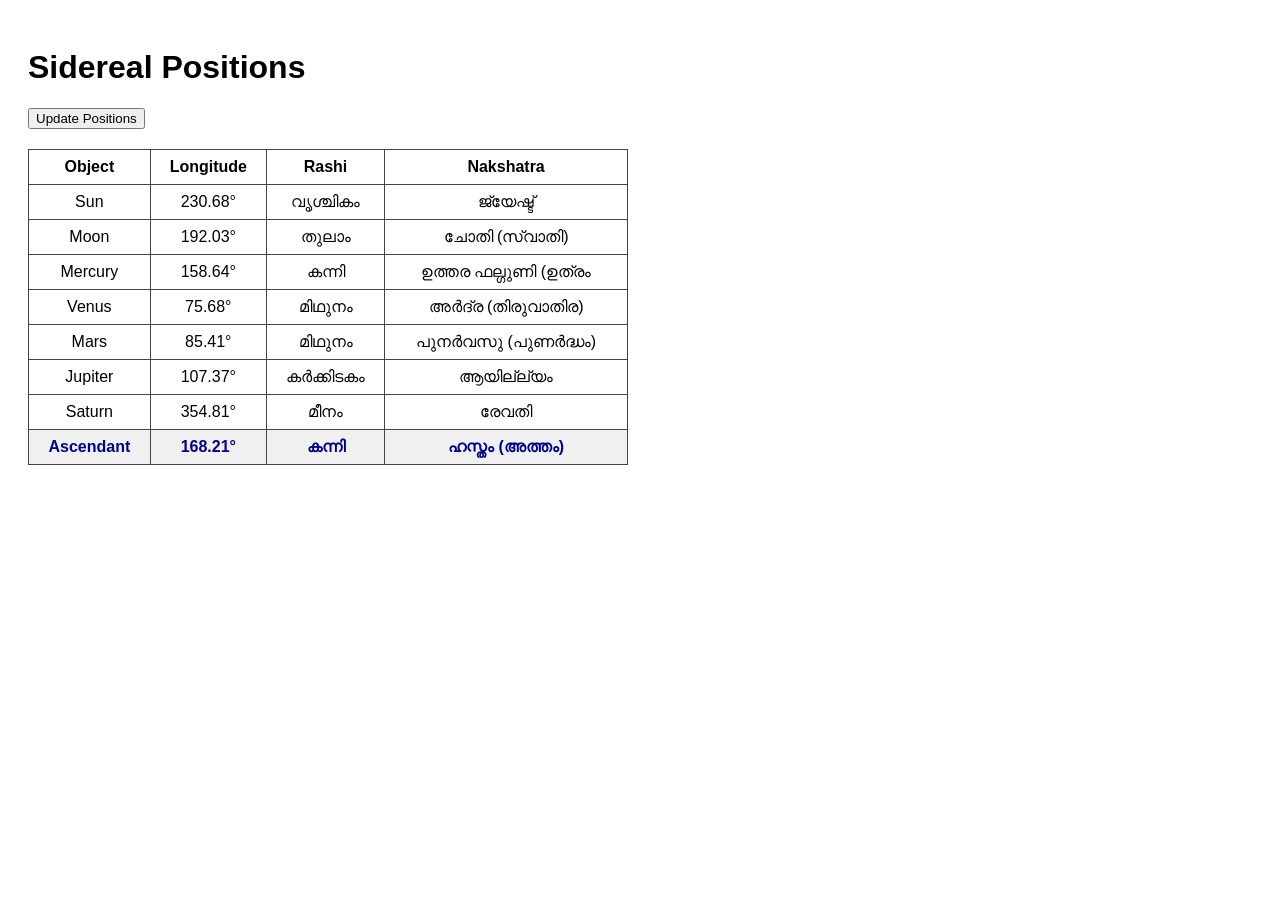
==== index0.html @ 4132eae3 "Rename index.html to index0.html" ====
<!DOCTYPE html>
<html lang="en">
<head>
    <meta charset="UTF-8">
    <title>Sidereal Positions, Rashi & Nakshatra</title>
    <style>
        body { font-family: sans-serif; padding: 20px; }
        table { border-collapse: collapse; width: 600px; margin-top: 20px; }
        th, td { border: 1px solid #444; padding: 8px; text-align: center; }
        .ascendant { font-weight: bold; color: darkblue; background-color: #f0f0f0; }
    </style>
</head>
<body>
    <h1>Sidereal Positions</h1>
    <button onclick="calculate()">Update Positions</button>
    <table>
        <thead>
            <tr>
                <th>Object</th>
                <th>Longitude</th>
                <th>Rashi</th>
                <th>Nakshatra</th>
            </tr>
        </thead>
        <tbody id="tbody"></tbody>
    </table>

    <script>
        const J2000 = 2451545.0;
        const KOZHIKODE_LONG = 75.7833;
        const OBLIQUITY = 23.439;

        const RASHIS = [
            "മേടം", "ഇടവം", "മിഥുനം", "കർക്കിടകം", "ചിങ്ങം", "കന്നി", 
            "തുലാം", "വൃശ്ചികം", "ധനു", "മകരം", "കുംഭം", "മീനം"
        ];

        const NAKSHATRAS = [
            "അശ്വതി", "ഭരണി", "കാർത്തിക", "രോഹിണി", "മൃഗശീർഷ (മകീര്യം)", "അർദ്ര (തിരുവാതിര)", 
            "പുനർവസു (പുണർദ്ധം)", "പൂയം", "ആയില്ല്യം", "മകം", "പൂർവ ഫല്ഗുണി (പൂരം)", "ഉത്തര ഫല്ഗുണി (ഉത്രം", 
            "ഹസ്തം (അത്തം)", "ചിത്തിര", "ചോതി (സ്വാതി)", "വിശാഖം", "അനിഴം", "ജ്യേഷ്ട്", 
            "മൂലം", "പൂർവ അഷാഡം", "ഉത്തര അഷാഡം", "തിരുവോണം", "അവിട്ടം", "ശതഭിഷ",
            "പൂർവ ഭദ്രപാദം", "ഉത്തര ഭദ്രപാദം", "രേവതി"
        ];

        const elements = {
            'Sun': { L: 280.466, n: 0.98564735 },
            'Moon': { L: 218.316, n: 13.17639643 },
            'Mercury': { L: 252.250, n: 4.09233443 },
            'Venus': { L: 181.979, n: 1.60213024 },
            'Mars': { L: 355.453, n: 0.52403297 },
            'Jupiter': { L: 34.404, n: 0.08308530 },
            'Saturn': { L: 49.944, n: 0.03345965 }
        };

        function getJulianDate(date) {
            return (date.getTime() / 86400000) + 2440587.5;
        }

        function calculate() {
            const tbody = document.getElementById('tbody');
            tbody.innerHTML = '';
            
            const now = new Date();
            const d = getJulianDate(now) - J2000;
            const ayanamsha = 23.8521 + (0.01396 * (d / 365.25));

            const getRashi = (deg) => RASHIS[Math.floor(deg / 30)];
            const getNakshatra = (deg) => NAKSHATRAS[Math.floor(deg / 13.3333)];

            // 1. Planets
            for (const [name, el] of Object.entries(elements)) {
                let lon = (el.L + (el.n * d)) % 360;
                let sidereal = (lon - ayanamsha + 360) % 360;
                tbody.innerHTML += `<tr><td>${name}</td><td>${sidereal.toFixed(2)}°</td><td>${getRashi(sidereal)}</td><td>${getNakshatra(sidereal)}</td></tr>`;
            }

            // 2. Ascendant (Lagna)
            const ut = now.getUTCHours() + (now.getUTCMinutes() / 60);
            const gmst = (100.46 + 0.985647 * d + 15 * ut) % 360;
            const lst = (gmst + KOZHIKODE_LONG) % 360;
            const rad = Math.PI / 180;
            const y = Math.sin(lst * rad);
            const x = Math.cos(lst * rad) * Math.cos(OBLIQUITY * rad);
            let asc = Math.atan2(y, x) / rad;
            const ascendant = (asc - ayanamsha + 360) % 360;

            tbody.innerHTML += `<tr class="ascendant"><td>Ascendant</td><td>${ascendant.toFixed(2)}°</td><td>${getRashi(ascendant)}</td><td>${getNakshatra(ascendant)}</td></tr>`;
        }

        calculate();
    </script>
</body>
</html>
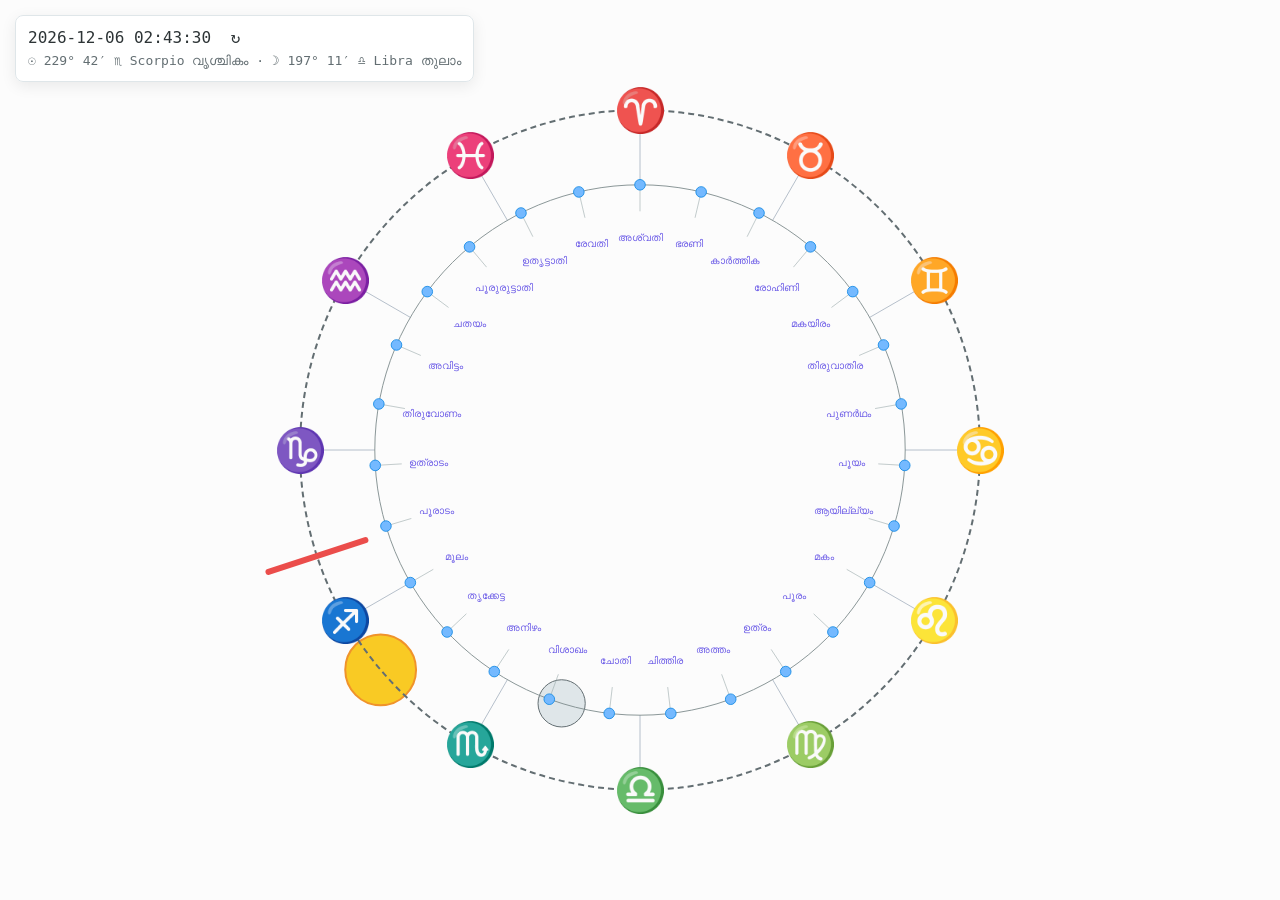
==== commit be63f019: "Refactor index0.html for responsiveness and layout Updated the HTML structure to include a responsiv" ====
--- a/index0.html
+++ b/index0.html
@@ -1,94 +1,28 @@
 <!DOCTYPE html>
 <html lang="en">
+
 <head>
     <meta charset="UTF-8">
-    <title>Sidereal Positions, Rashi & Nakshatra</title>
-    <style>
-        body { font-family: sans-serif; padding: 20px; }
-        table { border-collapse: collapse; width: 600px; margin-top: 20px; }
-        th, td { border: 1px solid #444; padding: 8px; text-align: center; }
-        .ascendant { font-weight: bold; color: darkblue; background-color: #f0f0f0; }
-    </style>
+    <meta name="viewport" content="width=device-width, initial-scale=1.0">
+    <title>Clock</title>
+    <link rel="stylesheet" href="styles.css">
 </head>
+
 <body>
-    <h1>Sidereal Positions</h1>
-    <button onclick="calculate()">Update Positions</button>
-    <table>
-        <thead>
-            <tr>
-                <th>Object</th>
-                <th>Longitude</th>
-                <th>Rashi</th>
-                <th>Nakshatra</th>
-            </tr>
-        </thead>
-        <tbody id="tbody"></tbody>
-    </table>
 
-    <script>
-        const J2000 = 2451545.0;
-        const KOZHIKODE_LONG = 75.7833;
-        const OBLIQUITY = 23.439;
+    <div id="root"></div>
 
-        const RASHIS = [
-            "മേടം", "ഇടവം", "മിഥുനം", "കർക്കിടകം", "ചിങ്ങം", "കന്നി", 
-            "തുലാം", "വൃശ്ചികം", "ധനു", "മകരം", "കുംഭം", "മീനം"
-        ];
+    <div id="dateTimeDisplay">
+        <div>
+            <span id="dateYear" class="date-part">2026</span>-<span id="dateMonth" class="date-part">02</span>-<span id="dateDay" class="date-part">20</span>
+            <span id="timeHours" class="date-part">00</span>:<span id="timeMinutes" class="date-part">00</span>:<span id="timeSeconds" class="date-part">00</span>
+            <span id="resetButton">↻</span>
+        </div>
+        <div id="ephemerisText" class="ephemeris-text">☉ — · ☽ — </div>
+    </div>
 
-        const NAKSHATRAS = [
-            "അശ്വതി", "ഭരണി", "കാർത്തിക", "രോഹിണി", "മൃഗശീർഷ (മകീര്യം)", "അർദ്ര (തിരുവാതിര)", 
-            "പുനർവസു (പുണർദ്ധം)", "പൂയം", "ആയില്ല്യം", "മകം", "പൂർവ ഫല്ഗുണി (പൂരം)", "ഉത്തര ഫല്ഗുണി (ഉത്രം", 
-            "ഹസ്തം (അത്തം)", "ചിത്തിര", "ചോതി (സ്വാതി)", "വിശാഖം", "അനിഴം", "ജ്യേഷ്ട്", 
-            "മൂലം", "പൂർവ അഷാഡം", "ഉത്തര അഷാഡം", "തിരുവോണം", "അവിട്ടം", "ശതഭിഷ",
-            "പൂർവ ഭദ്രപാദം", "ഉത്തര ഭദ്രപാദം", "രേവതി"
-        ];
+    <script src="astronomy.browser.js"></script>
+    <script src="app.js"></script>
+</body>
 
-        const elements = {
-            'Sun': { L: 280.466, n: 0.98564735 },
-            'Moon': { L: 218.316, n: 13.17639643 },
-            'Mercury': { L: 252.250, n: 4.09233443 },
-            'Venus': { L: 181.979, n: 1.60213024 },
-            'Mars': { L: 355.453, n: 0.52403297 },
-            'Jupiter': { L: 34.404, n: 0.08308530 },
-            'Saturn': { L: 49.944, n: 0.03345965 }
-        };
-
-        function getJulianDate(date) {
-            return (date.getTime() / 86400000) + 2440587.5;
-        }
-
-        function calculate() {
-            const tbody = document.getElementById('tbody');
-            tbody.innerHTML = '';
-            
-            const now = new Date();
-            const d = getJulianDate(now) - J2000;
-            const ayanamsha = 23.8521 + (0.01396 * (d / 365.25));
-
-            const getRashi = (deg) => RASHIS[Math.floor(deg / 30)];
-            const getNakshatra = (deg) => NAKSHATRAS[Math.floor(deg / 13.3333)];
-
-            // 1. Planets
-            for (const [name, el] of Object.entries(elements)) {
-                let lon = (el.L + (el.n * d)) % 360;
-                let sidereal = (lon - ayanamsha + 360) % 360;
-                tbody.innerHTML += `<tr><td>${name}</td><td>${sidereal.toFixed(2)}°</td><td>${getRashi(sidereal)}</td><td>${getNakshatra(sidereal)}</td></tr>`;
-            }
-
-            // 2. Ascendant (Lagna)
-            const ut = now.getUTCHours() + (now.getUTCMinutes() / 60);
-            const gmst = (100.46 + 0.985647 * d + 15 * ut) % 360;
-            const lst = (gmst + KOZHIKODE_LONG) % 360;
-            const rad = Math.PI / 180;
-            const y = Math.sin(lst * rad);
-            const x = Math.cos(lst * rad) * Math.cos(OBLIQUITY * rad);
-            let asc = Math.atan2(y, x) / rad;
-            const ascendant = (asc - ayanamsha + 360) % 360;
-
-            tbody.innerHTML += `<tr class="ascendant"><td>Ascendant</td><td>${ascendant.toFixed(2)}°</td><td>${getRashi(ascendant)}</td><td>${getNakshatra(ascendant)}</td></tr>`;
-        }
-
-        calculate();
-    </script>
-</body>
 </html>
--- a/styles.css
+++ b/styles.css
@@ -0,0 +1,57 @@
+body {
+    margin: 0;
+    padding: 0;
+    background-color: #fcfcfc;
+    color: #2d3436;
+    overflow: hidden;
+    font-family: sans-serif;
+}
+
+#root {
+    width: 100vw;
+    height: 100vh;
+    display: flex;
+    justify-content: center;
+    align-items: center;
+}
+
+#dateTimeDisplay {
+    position: fixed;
+    top: 15px;
+    left: 15px;
+    font-size: 16px;
+    font-family: monospace;
+    background: rgba(255, 255, 255, 0.95);
+    padding: 12px;
+    border-radius: 8px;
+    z-index: 100;
+    border: 1px solid #dfe6e9;
+    box-shadow: 0 4px 15px rgba(0, 0, 0, 0.08);
+}
+
+.ephemeris-text {
+    margin-top: 6px;
+    font-size: 13px;
+    color: #636e72;
+    white-space: nowrap;
+}
+
+.date-part {
+    cursor: ns-resize;
+}
+
+#resetButton {
+    cursor: pointer;
+    margin-left: 10px;
+}
+
+.zodiac-symbol {
+    user-select: none;
+    pointer-events: none;
+}
+
+.nakshathra-names {
+    user-select: none;
+    pointer-events: none;
+    font-size: 10px;
+}
